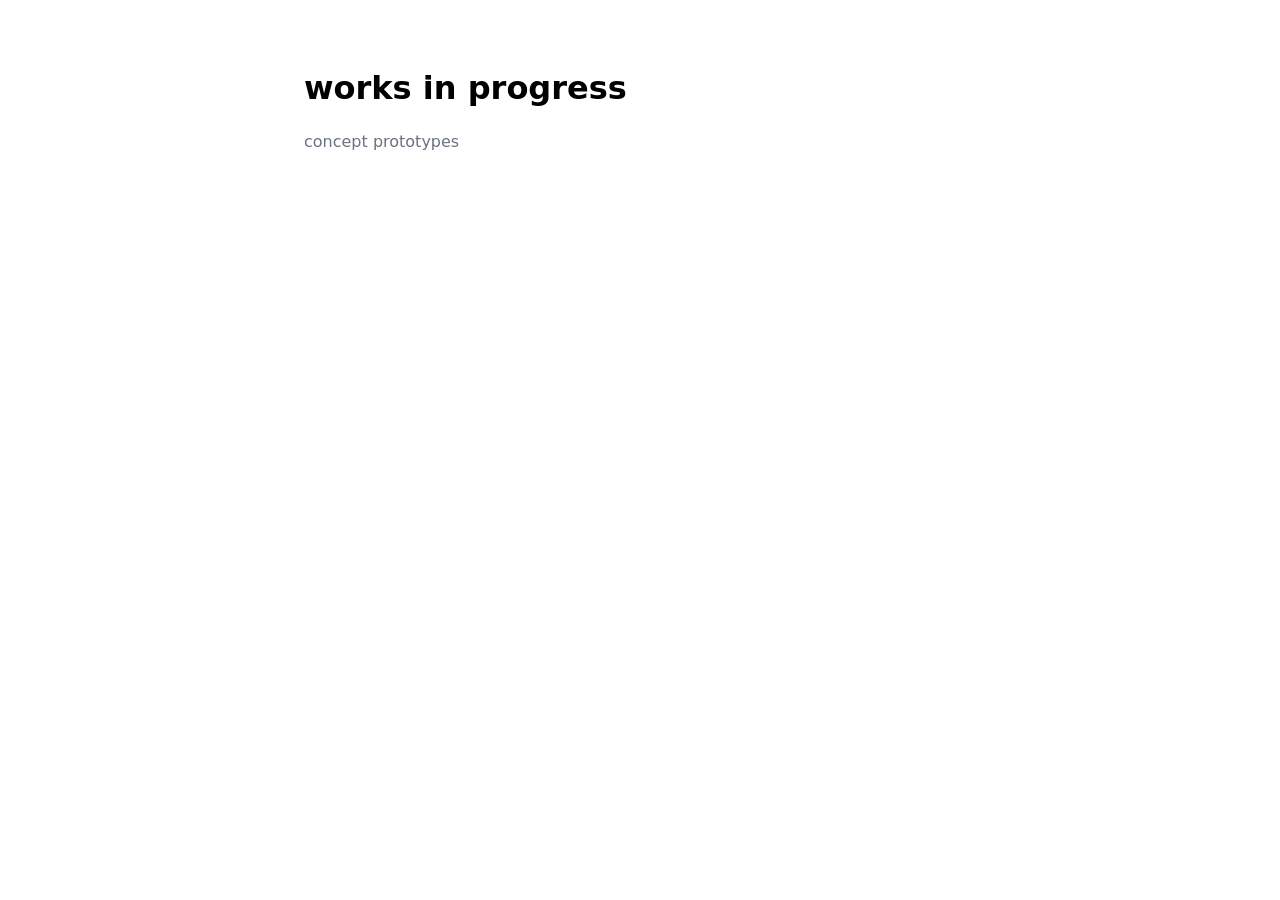
==== index.html @ a402e341 "Initial commit Co-Authored-By: Claude Opus 4.7 (1M context) <noreply@anthropic.com>" ====
<!doctype html>
<html lang="en">
  <head>
    <meta charset="utf-8" />
    <meta name="viewport" content="width=device-width, initial-scale=1" />
    <title>works in progress — concepts</title>
    <style>
      :root { color-scheme: light dark; }
      body {
        font-family: ui-sans-serif, system-ui, -apple-system, sans-serif;
        max-width: 42rem;
        margin: 4rem auto;
        padding: 0 1.25rem;
        line-height: 1.55;
      }
      h1 { margin-bottom: 0.25rem; }
      .muted { color: #6b7280; }
      ul { padding-left: 1.1rem; }
    </style>
  </head>
  <body>
    <h1>works in progress</h1>
    <p class="muted">concept prototypes</p>
    <ul>
      <!-- prototypes will be linked here -->
    </ul>
  </body>
</html>
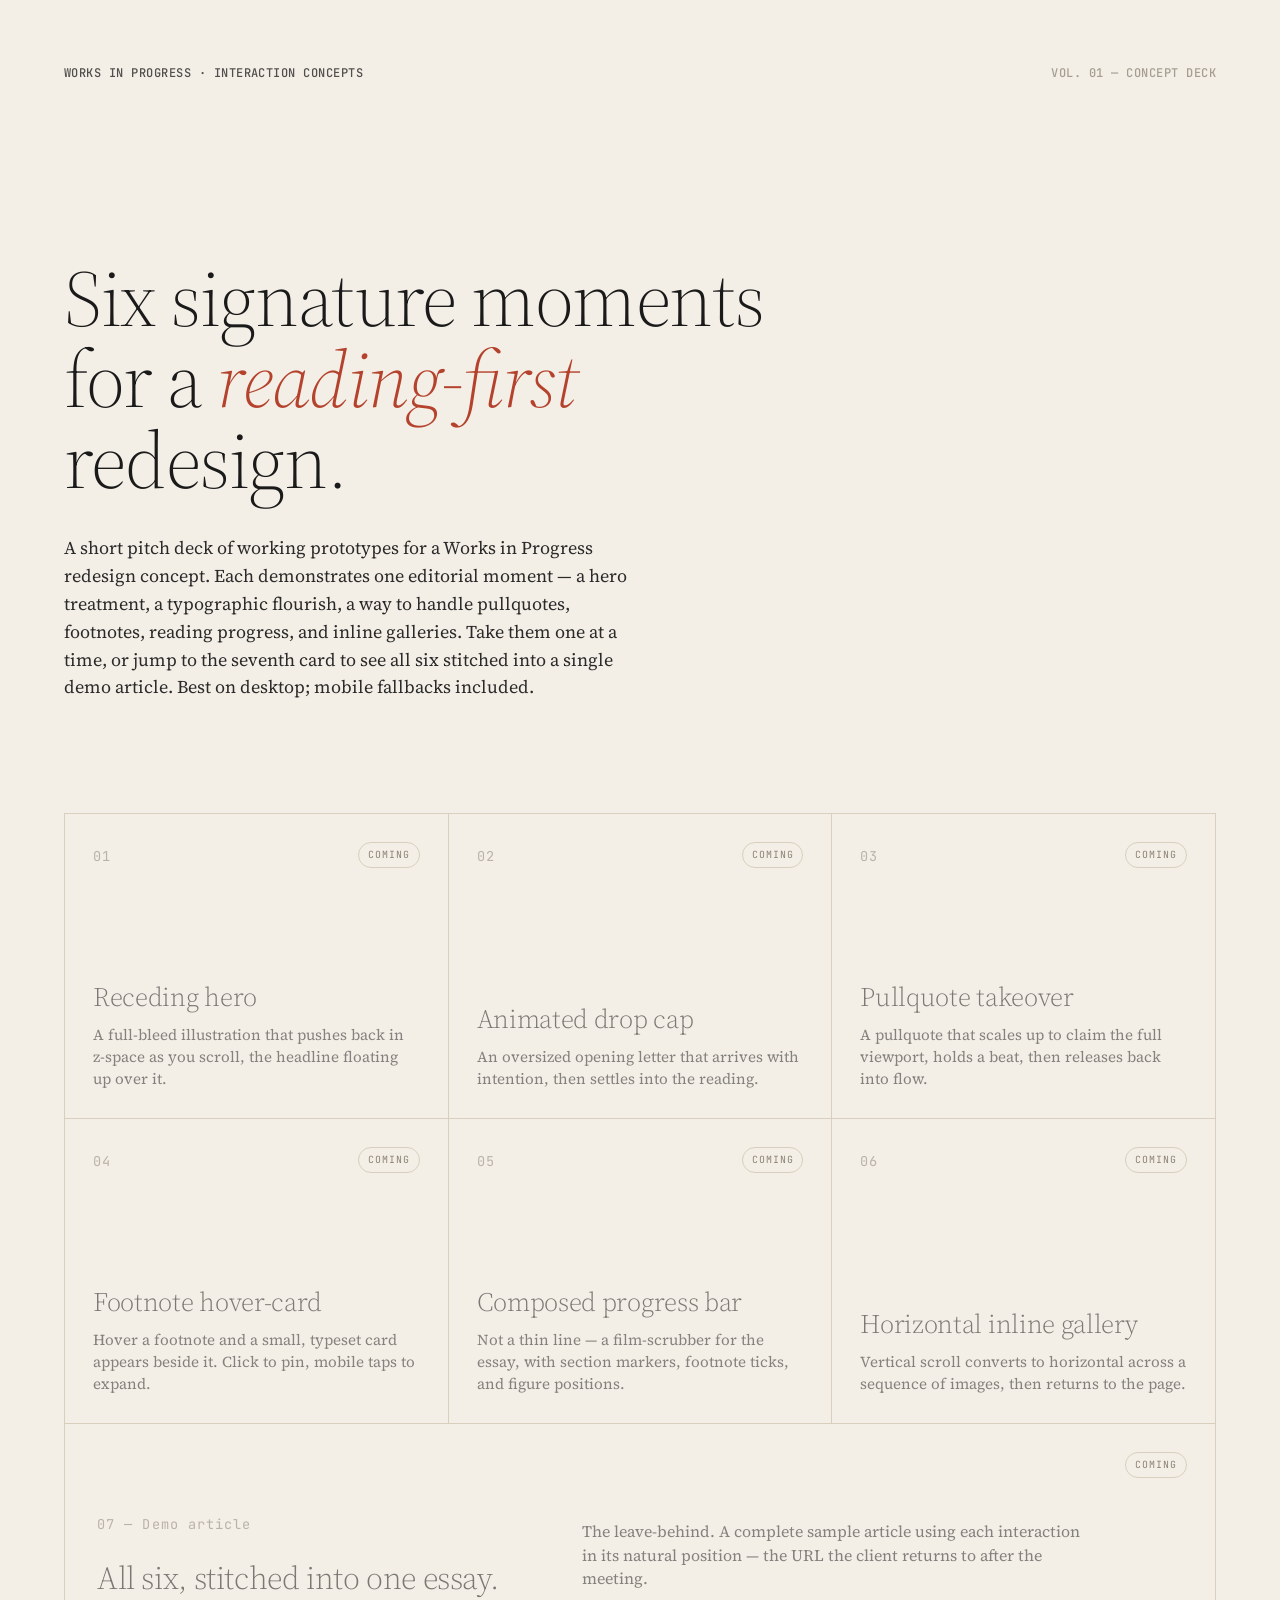
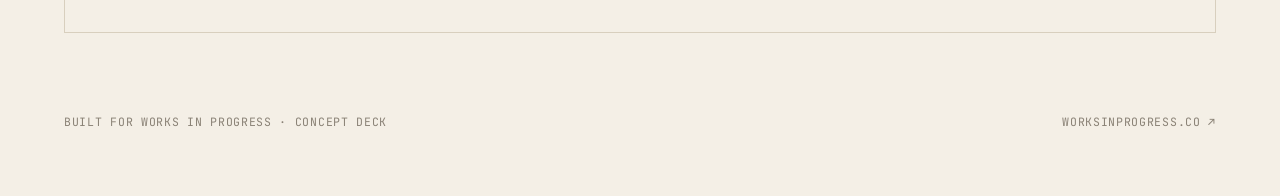
==== commit 454d0331: "Session 0: project scaffold - CLAUDE.md with conventions + WiP client context - shared/base.css (tok" ====
--- a/index.html
+++ b/index.html
@@ -3,26 +3,292 @@
   <head>
     <meta charset="utf-8" />
     <meta name="viewport" content="width=device-width, initial-scale=1" />
-    <title>works in progress — concepts</title>
+    <title>Works in Progress — Interaction concepts</title>
+    <meta
+      name="description"
+      content="Six signature interaction concepts for a Works in Progress redesign — a reading-first treatment of editorial moments."
+    />
+    <link rel="stylesheet" href="shared/base.css" />
     <style>
-      :root { color-scheme: light dark; }
-      body {
-        font-family: ui-sans-serif, system-ui, -apple-system, sans-serif;
-        max-width: 42rem;
-        margin: 4rem auto;
-        padding: 0 1.25rem;
+      /* index-only styles — the index is itself a designed artifact */
+      body { background: var(--paper); }
+
+      .page {
+        max-width: 78rem;
+        margin: 0 auto;
+        padding: clamp(2rem, 5vw, 4rem) var(--gutter) 4rem;
+      }
+
+      .topline {
+        display: flex;
+        justify-content: space-between;
+        align-items: baseline;
+        margin-bottom: clamp(5rem, 14vw, 11rem);
+      }
+      .topline .kicker { color: var(--ink); opacity: 0.75; }
+      .topline .issue { color: var(--muted); }
+
+      .lede {
+        max-width: 44rem;
+        margin-bottom: clamp(4rem, 9vw, 7rem);
+      }
+      .lede h1 {
+        font-size: clamp(2.75rem, 6.2vw, 5.25rem);
+        font-weight: 300;
+        line-height: 1.02;
+        letter-spacing: -0.018em;
+        margin: 0 0 2rem;
+      }
+      .lede h1 em {
+        font-style: italic;
+        font-weight: 300;
+        color: var(--accent);
+      }
+      .lede p {
+        font-size: 1.125rem;
         line-height: 1.55;
-      }
-      h1 { margin-bottom: 0.25rem; }
-      .muted { color: #6b7280; }
-      ul { padding-left: 1.1rem; }
+        max-width: 36rem;
+        color: var(--ink-soft);
+      }
+
+      /* card grid */
+      .grid {
+        display: grid;
+        grid-template-columns: repeat(3, 1fr);
+        gap: 1px;
+        background: var(--rule);
+        border: 1px solid var(--rule);
+      }
+      .grid > * { background: var(--paper); }
+
+      .card {
+        position: relative;
+        display: flex;
+        flex-direction: column;
+        padding: 2rem 1.75rem 1.75rem;
+        min-height: 19rem;
+        color: inherit;
+        border-bottom: none;
+        transition: background 220ms ease, transform 320ms cubic-bezier(.2,.7,.2,1);
+        text-decoration: none;
+      }
+      .card:hover {
+        background: var(--paper-deep);
+        color: inherit;
+        border-bottom: none;
+      }
+      .card:hover .card-title { color: var(--accent); }
+      .card:hover .card-title::after { transform: scaleX(1); }
+
+      .card .num {
+        font-family: var(--mono);
+        font-size: 0.85rem;
+        letter-spacing: 0.08em;
+        color: var(--muted);
+        margin-bottom: auto;
+      }
+      .card-title {
+        position: relative;
+        font-family: var(--serif);
+        font-weight: 300;
+        font-size: 1.65rem;
+        line-height: 1.1;
+        letter-spacing: -0.012em;
+        margin: 4rem 0 0.75rem;
+        transition: color 220ms ease;
+      }
+      .card-title::after {
+        content: "";
+        position: absolute;
+        left: 0; bottom: -4px;
+        width: 2.25rem; height: 1px;
+        background: currentColor;
+        transform: scaleX(0);
+        transform-origin: left center;
+        transition: transform 320ms cubic-bezier(.2,.7,.2,1);
+      }
+      .card-caption {
+        font-size: 0.95rem;
+        line-height: 1.45;
+        color: var(--ink-soft);
+        max-width: 22rem;
+        margin: 0;
+      }
+      .card-status {
+        position: absolute;
+        top: 1.75rem;
+        right: 1.75rem;
+        font-family: var(--mono);
+        font-size: 0.62rem;
+        letter-spacing: 0.1em;
+        text-transform: uppercase;
+        color: var(--muted);
+        padding: 0.25rem 0.55rem;
+        border: 1px solid var(--rule);
+        border-radius: 999px;
+      }
+      .card-status[data-state="ready"] {
+        color: var(--accent);
+        border-color: var(--accent);
+      }
+      .card[aria-disabled="true"] {
+        cursor: not-allowed;
+      }
+      .card[aria-disabled="true"]:hover {
+        background: var(--paper);
+        transform: none;
+      }
+      .card[aria-disabled="true"]:hover .card-title { color: inherit; }
+      .card[aria-disabled="true"]:hover .card-title::after { transform: scaleX(0); }
+      .card[aria-disabled="true"] .num,
+      .card[aria-disabled="true"] .card-title,
+      .card[aria-disabled="true"] .card-caption {
+        opacity: 0.55;
+      }
+
+      /* the wide 07 card */
+      .card-wide {
+        grid-column: 1 / -1;
+        min-height: 13rem;
+        padding: 2.25rem 2rem;
+        display: grid;
+        grid-template-columns: minmax(0, 0.85fr) minmax(0, 1.15fr);
+        gap: 2.5rem;
+        align-items: end;
+      }
+      .card-wide .card-title { font-size: 2rem; margin: 1.5rem 0 0; }
+      .card-wide .num { margin-bottom: 0; }
+      .card-wide .card-caption {
+        max-width: 32rem;
+        font-size: 1rem;
+        align-self: end;
+        padding-bottom: 0.4rem;
+      }
+
+      /* footer */
+      .footer {
+        margin-top: 5rem;
+        display: flex;
+        justify-content: space-between;
+        gap: 1rem;
+        flex-wrap: wrap;
+        font-family: var(--mono);
+        font-size: 0.72rem;
+        letter-spacing: 0.06em;
+        text-transform: uppercase;
+        color: var(--muted);
+      }
+      .footer a { border-bottom: none; color: inherit; }
+      .footer a:hover { color: var(--accent); }
+
+      /* mobile */
+      @media (max-width: 880px) {
+        .grid { grid-template-columns: repeat(2, 1fr); }
+      }
+      @media (max-width: 560px) {
+        .grid { grid-template-columns: 1fr; }
+        .card-wide { grid-template-columns: 1fr; gap: 1rem; }
+        .card-wide .card-caption { padding-bottom: 0; }
+        .topline { margin-bottom: 3rem; }
+      }
     </style>
   </head>
   <body>
-    <h1>works in progress</h1>
-    <p class="muted">concept prototypes</p>
-    <ul>
-      <!-- prototypes will be linked here -->
-    </ul>
+    <main class="page">
+      <header class="topline">
+        <span class="kicker">Works in Progress · Interaction concepts</span>
+        <span class="kicker issue">Vol. 01 — Concept deck</span>
+      </header>
+
+      <section class="lede">
+        <h1>Six signature moments<br />for a <em>reading-first</em> redesign.</h1>
+        <p>
+          A short pitch deck of working prototypes for a Works in Progress redesign concept.
+          Each demonstrates one editorial moment — a hero treatment, a typographic flourish,
+          a way to handle pullquotes, footnotes, reading progress, and inline galleries.
+          Take them one at a time, or jump to the seventh card to see all six stitched into
+          a single demo article. Best on desktop; mobile fallbacks included.
+        </p>
+      </section>
+
+      <nav class="grid" aria-label="Prototypes">
+        <a class="card" href="01-receding-hero/index.html" aria-disabled="true" onclick="event.preventDefault()">
+          <span class="num">01</span>
+          <span class="card-status" data-state="coming">Coming</span>
+          <h2 class="card-title">Receding hero</h2>
+          <p class="card-caption">
+            A full-bleed illustration that pushes back in z-space as you scroll, the headline
+            floating up over it.
+          </p>
+        </a>
+
+        <a class="card" href="02-animated-dropcap/index.html" aria-disabled="true" onclick="event.preventDefault()">
+          <span class="num">02</span>
+          <span class="card-status" data-state="coming">Coming</span>
+          <h2 class="card-title">Animated drop cap</h2>
+          <p class="card-caption">
+            An oversized opening letter that arrives with intention, then settles into the
+            reading.
+          </p>
+        </a>
+
+        <a class="card" href="03-pullquote-takeover/index.html" aria-disabled="true" onclick="event.preventDefault()">
+          <span class="num">03</span>
+          <span class="card-status" data-state="coming">Coming</span>
+          <h2 class="card-title">Pullquote takeover</h2>
+          <p class="card-caption">
+            A pullquote that scales up to claim the full viewport, holds a beat, then releases
+            back into flow.
+          </p>
+        </a>
+
+        <a class="card" href="04-footnote-hovercard/index.html" aria-disabled="true" onclick="event.preventDefault()">
+          <span class="num">04</span>
+          <span class="card-status" data-state="coming">Coming</span>
+          <h2 class="card-title">Footnote hover-card</h2>
+          <p class="card-caption">
+            Hover a footnote and a small, typeset card appears beside it. Click to pin, mobile
+            taps to expand.
+          </p>
+        </a>
+
+        <a class="card" href="05-composed-progress-bar/index.html" aria-disabled="true" onclick="event.preventDefault()">
+          <span class="num">05</span>
+          <span class="card-status" data-state="coming">Coming</span>
+          <h2 class="card-title">Composed progress bar</h2>
+          <p class="card-caption">
+            Not a thin line — a film-scrubber for the essay, with section markers, footnote
+            ticks, and figure positions.
+          </p>
+        </a>
+
+        <a class="card" href="06-horizontal-gallery/index.html" aria-disabled="true" onclick="event.preventDefault()">
+          <span class="num">06</span>
+          <span class="card-status" data-state="coming">Coming</span>
+          <h2 class="card-title">Horizontal inline gallery</h2>
+          <p class="card-caption">
+            Vertical scroll converts to horizontal across a sequence of images, then returns to
+            the page.
+          </p>
+        </a>
+
+        <a class="card card-wide" href="07-demo-article/index.html" aria-disabled="true" onclick="event.preventDefault()">
+          <div>
+            <span class="num">07 — Demo article</span>
+            <span class="card-status" data-state="coming">Coming</span>
+            <h2 class="card-title">All six, stitched into one essay.</h2>
+          </div>
+          <p class="card-caption">
+            The leave-behind. A complete sample article using each interaction in its natural
+            position — the URL the client returns to after the meeting.
+          </p>
+        </a>
+      </nav>
+
+      <footer class="footer">
+        <span>Built for Works in Progress · concept deck</span>
+        <a href="https://worksinprogress.co" target="_blank" rel="noopener">worksinprogress.co ↗</a>
+      </footer>
+    </main>
   </body>
 </html>
--- a/shared/base.css
+++ b/shared/base.css
@@ -0,0 +1,125 @@
+/* shared/base.css — design tokens, type system, baseline grid
+ * Loaded by every page. Per-prototype overrides go in the prototype folder.
+ */
+
+@import url("https://fonts.googleapis.com/css2?family=Source+Serif+4:ital,opsz,wght@0,8..60,300..900;1,8..60,300..900&family=JetBrains+Mono:wght@400;500&display=swap");
+
+:root {
+  /* color */
+  --paper: #f4efe6;
+  --paper-deep: #ece5d6;
+  --ink: #1a1a1a;
+  --ink-soft: #2a2a2a;
+  --muted: #8a8276;
+  --rule: #d8cfbe;
+  --accent: #b4422d; /* warm red — default; prototypes override */
+
+  /* type */
+  --serif: "Source Serif 4", "Source Serif Pro", Georgia, "Times New Roman", serif;
+  --mono: "JetBrains Mono", ui-monospace, "SF Mono", Menlo, Consolas, monospace;
+
+  /* measure */
+  --measure: 38rem;        /* ~680px reading column */
+  --measure-wide: 56rem;
+  --gutter: clamp(1.25rem, 4vw, 3rem);
+
+  /* baseline */
+  --baseline: 1.6;
+}
+
+*, *::before, *::after { box-sizing: border-box; }
+
+html {
+  background: var(--paper);
+  color: var(--ink);
+  -webkit-font-smoothing: antialiased;
+  -moz-osx-font-smoothing: grayscale;
+  text-rendering: optimizeLegibility;
+}
+
+body {
+  margin: 0;
+  font-family: var(--serif);
+  font-weight: 400;
+  font-size: 1.0625rem;
+  line-height: var(--baseline);
+  font-feature-settings: "kern", "liga", "onum";
+}
+
+img, svg, video { max-width: 100%; display: block; height: auto; }
+
+a {
+  color: inherit;
+  text-decoration: none;
+  border-bottom: 1px solid currentColor;
+  transition: color 180ms ease, border-color 180ms ease;
+}
+a:hover { color: var(--accent); border-color: var(--accent); }
+
+/* type roles */
+.kicker, .mono, .meta {
+  font-family: var(--mono);
+  font-size: 0.75rem;
+  letter-spacing: 0.04em;
+  text-transform: uppercase;
+  color: var(--muted);
+  font-weight: 500;
+}
+
+.display {
+  font-family: var(--serif);
+  font-weight: 300;
+  font-style: normal;
+  letter-spacing: -0.012em;
+  line-height: 1.04;
+}
+
+h1, h2, h3, h4 { font-family: var(--serif); font-weight: 400; letter-spacing: -0.008em; }
+h1 { font-size: clamp(2.5rem, 6vw, 4.5rem); line-height: 1.04; font-weight: 300; }
+h2 { font-size: clamp(1.5rem, 2.4vw, 2rem); line-height: 1.2; margin: 2.5rem 0 1rem; }
+h3 { font-size: 1.25rem; line-height: 1.3; margin: 2rem 0 0.5rem; }
+
+p { margin: 0 0 1.1em; }
+p + p { text-indent: 1.25em; }
+p.lede, p:first-of-type { text-indent: 0; }
+
+::selection { background: var(--ink); color: var(--paper); }
+
+/* utility */
+.wrap { max-width: var(--measure-wide); margin: 0 auto; padding: 0 var(--gutter); }
+.measure { max-width: var(--measure); margin: 0 auto; padding: 0 var(--gutter); }
+.rule { border: 0; border-top: 1px solid var(--rule); margin: 3rem 0; }
+
+/* article shell (used by prototypes 01–07) */
+.article {
+  max-width: var(--measure);
+  margin: 0 auto;
+  padding: 0 var(--gutter);
+}
+.article h2 { margin-top: 3rem; }
+.article figure { margin: 2.5rem 0; }
+.article figcaption {
+  font-family: var(--mono);
+  font-size: 0.75rem;
+  line-height: 1.5;
+  color: var(--muted);
+  margin-top: 0.75rem;
+  letter-spacing: 0.01em;
+  text-transform: none;
+}
+
+/* focus */
+:focus-visible {
+  outline: 2px solid var(--accent);
+  outline-offset: 3px;
+  border-radius: 1px;
+}
+
+/* reduced motion */
+@media (prefers-reduced-motion: reduce) {
+  *, *::before, *::after {
+    animation-duration: 0.01ms !important;
+    transition-duration: 0.01ms !important;
+    scroll-behavior: auto !important;
+  }
+}
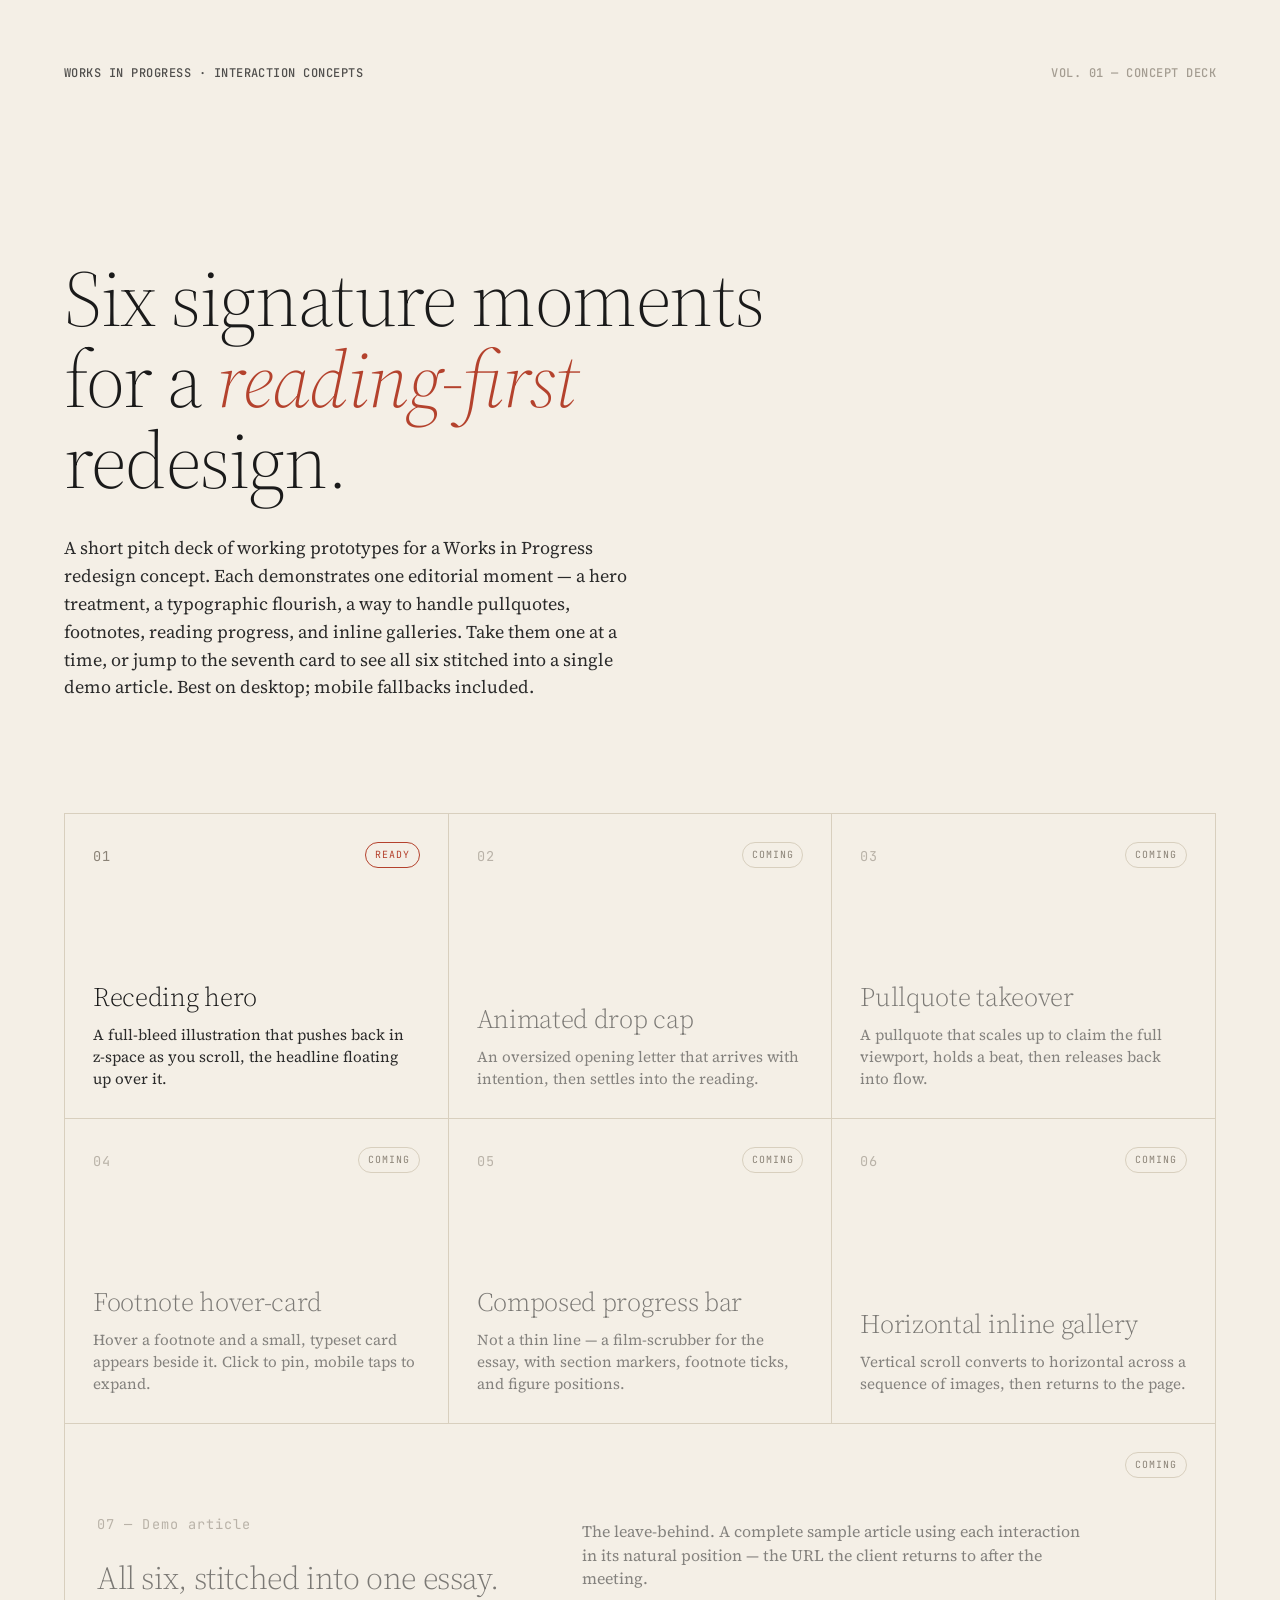
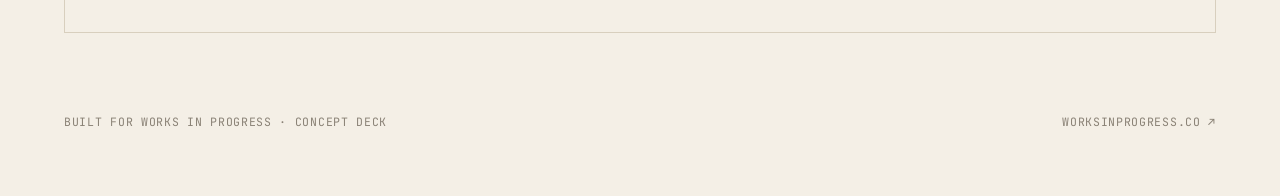
==== commit ee6565d2: "Prototype 01 — Receding hero Featured image full-bleed at the top of the article; on scroll it scale" ====
--- a/index.html
+++ b/index.html
@@ -212,9 +212,9 @@
       </section>
 
       <nav class="grid" aria-label="Prototypes">
-        <a class="card" href="01-receding-hero/index.html" aria-disabled="true" onclick="event.preventDefault()">
+        <a class="card" href="01-receding-hero/index.html">
           <span class="num">01</span>
-          <span class="card-status" data-state="coming">Coming</span>
+          <span class="card-status" data-state="ready">Ready</span>
           <h2 class="card-title">Receding hero</h2>
           <p class="card-caption">
             A full-bleed illustration that pushes back in z-space as you scroll, the headline
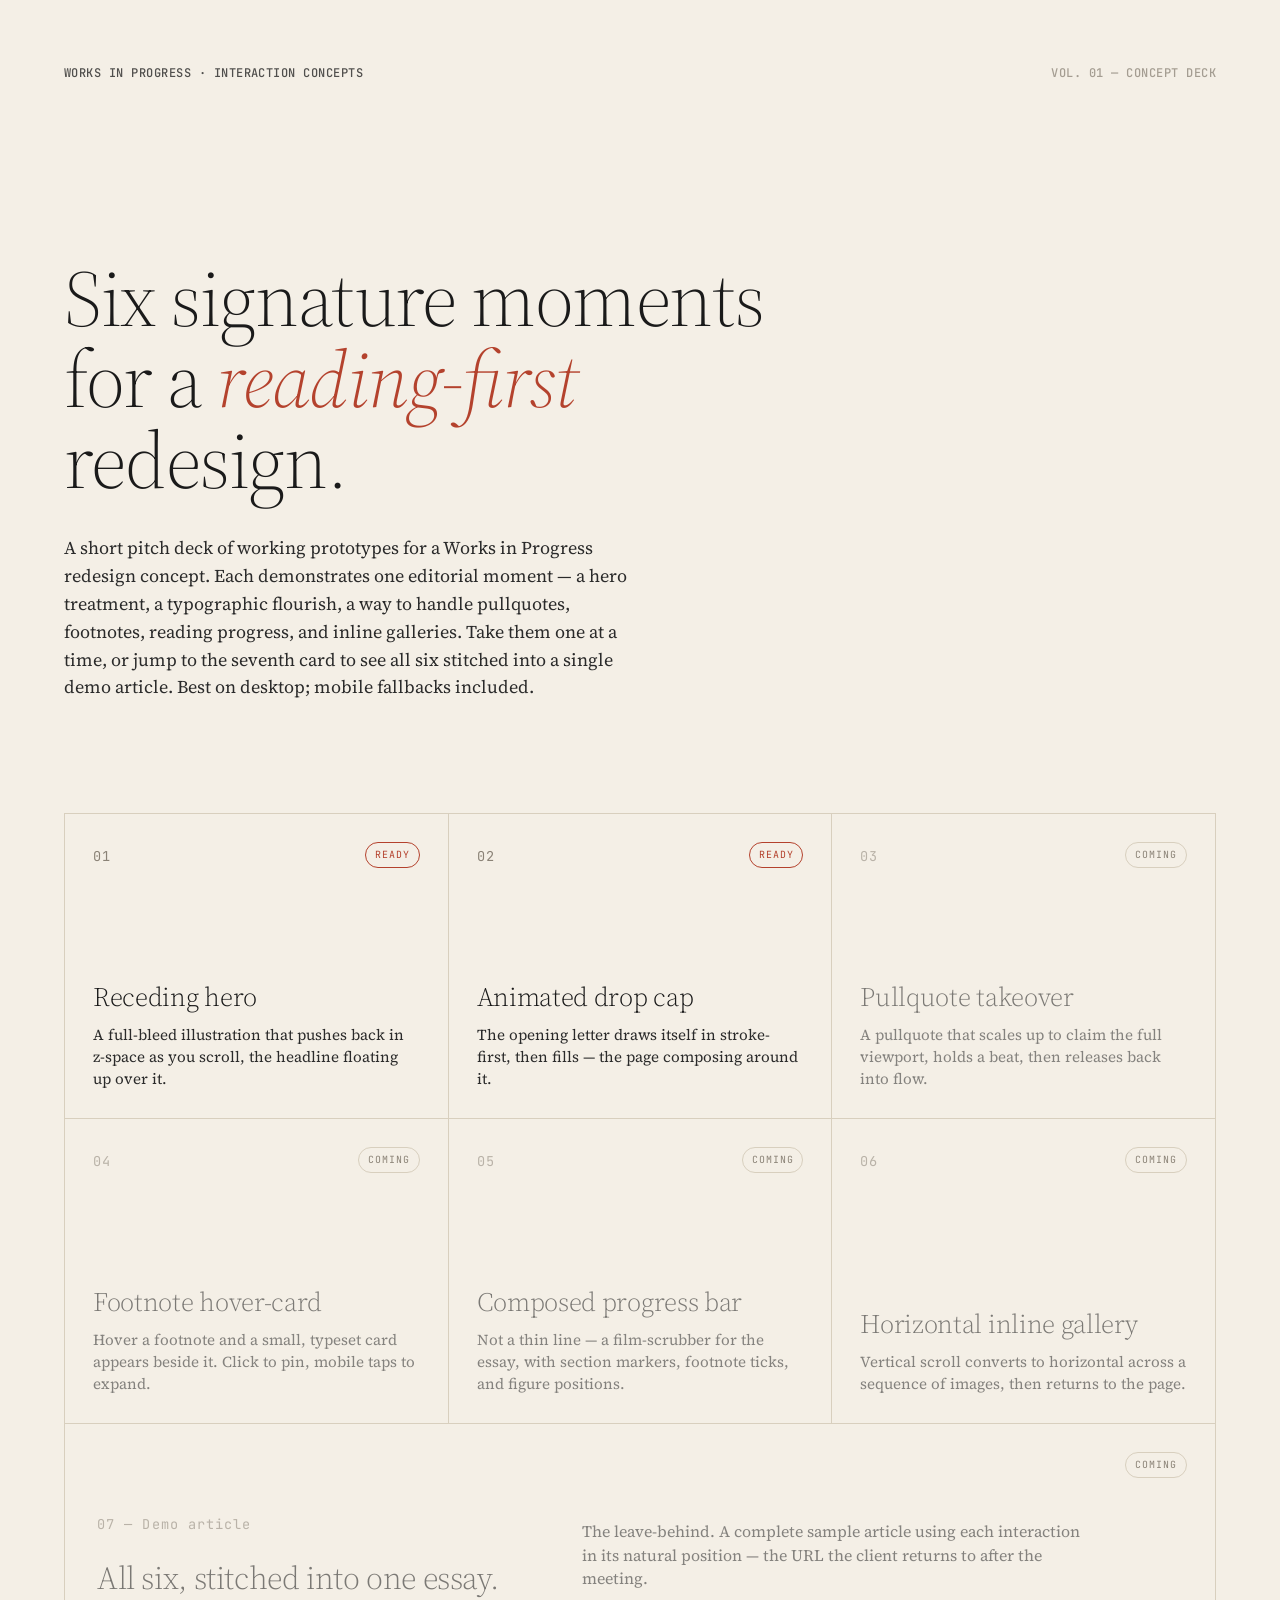
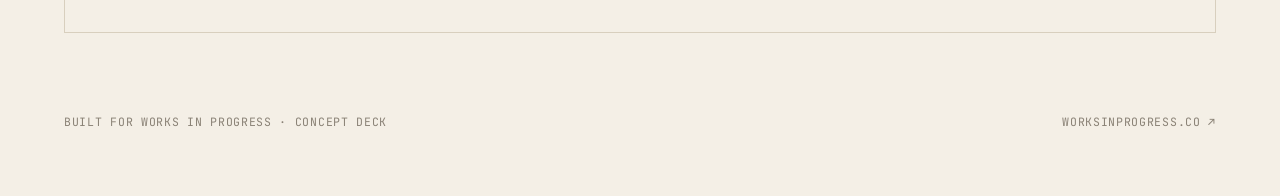
==== commit 34b78584: "Prototype 02 — Animated drop cap Stroke-draw drop cap on the lede's first letter, paired with a subt" ====
--- a/index.html
+++ b/index.html
@@ -222,13 +222,13 @@
           </p>
         </a>
 
-        <a class="card" href="02-animated-dropcap/index.html" aria-disabled="true" onclick="event.preventDefault()">
+        <a class="card" href="02-animated-dropcap/index.html">
           <span class="num">02</span>
-          <span class="card-status" data-state="coming">Coming</span>
+          <span class="card-status" data-state="ready">Ready</span>
           <h2 class="card-title">Animated drop cap</h2>
           <p class="card-caption">
-            An oversized opening letter that arrives with intention, then settles into the
-            reading.
+            The opening letter draws itself in stroke-first, then fills — the page composing
+            around it.
           </p>
         </a>
 
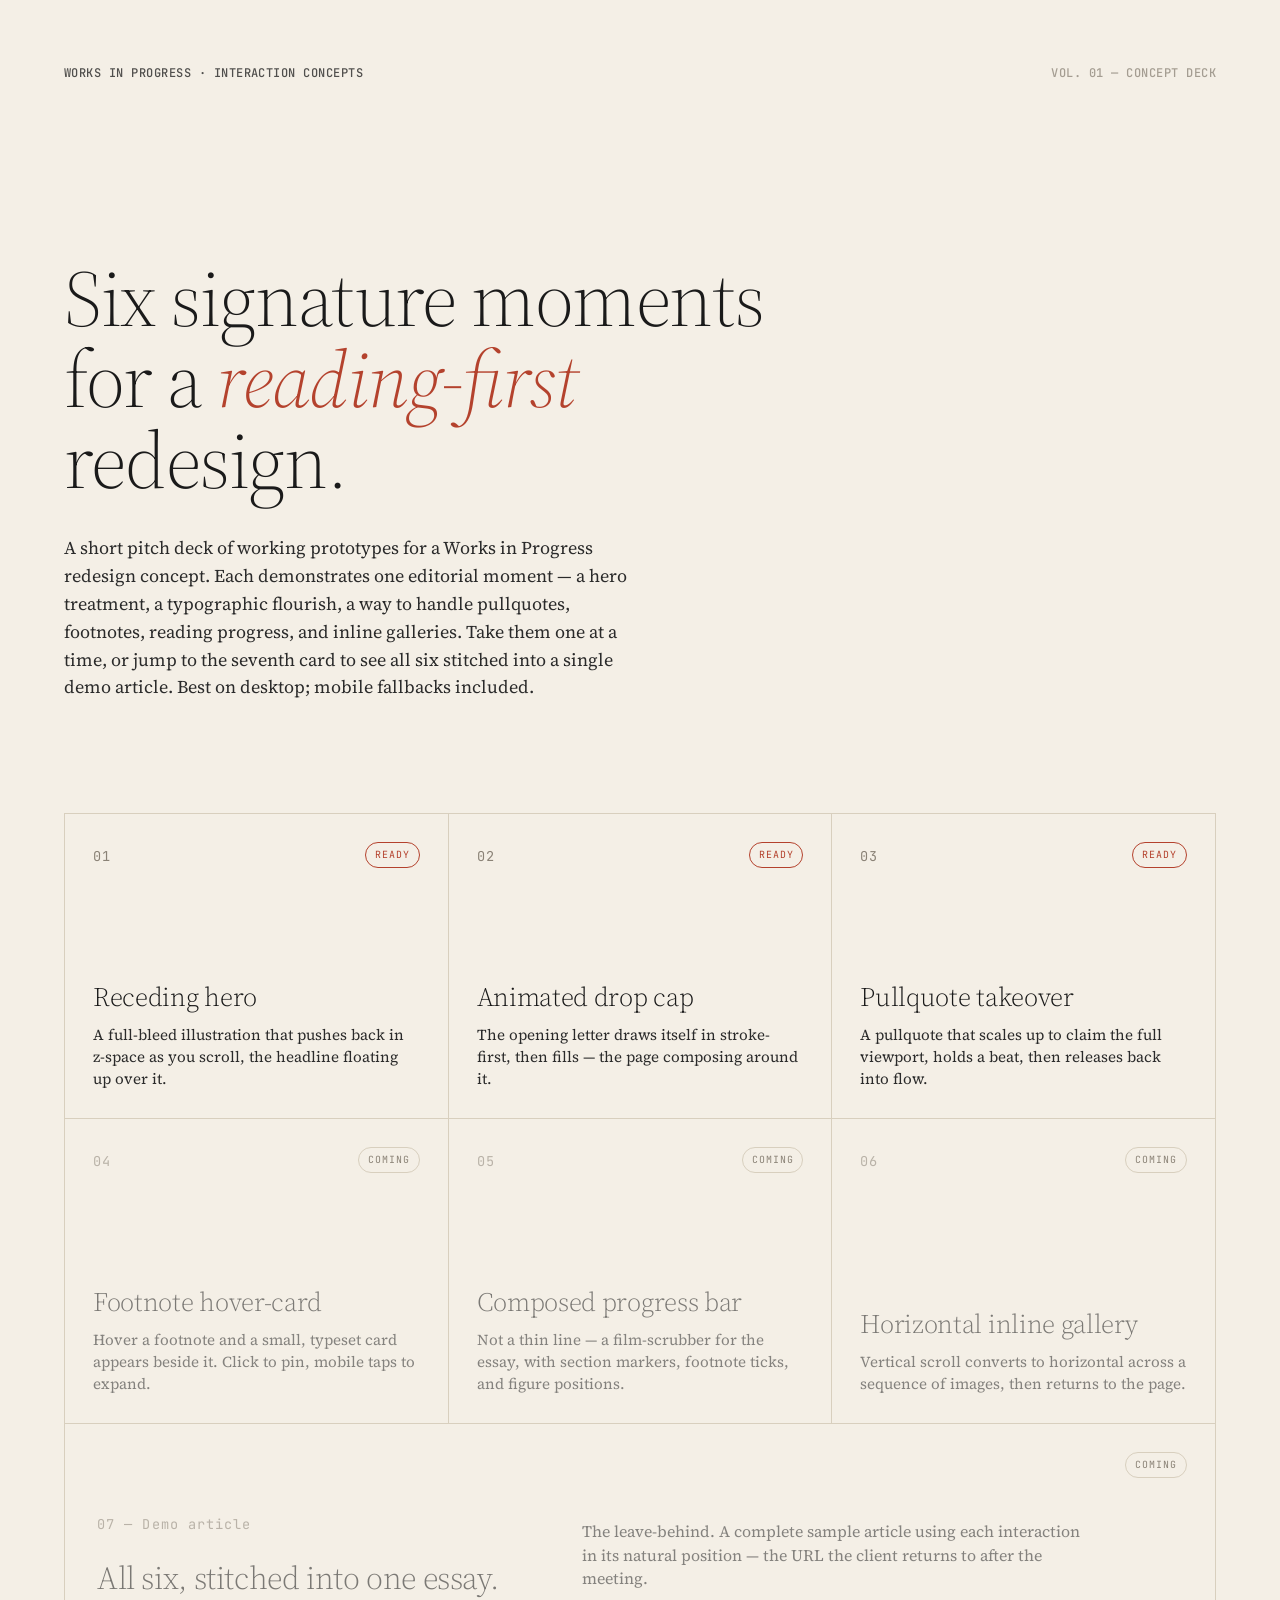
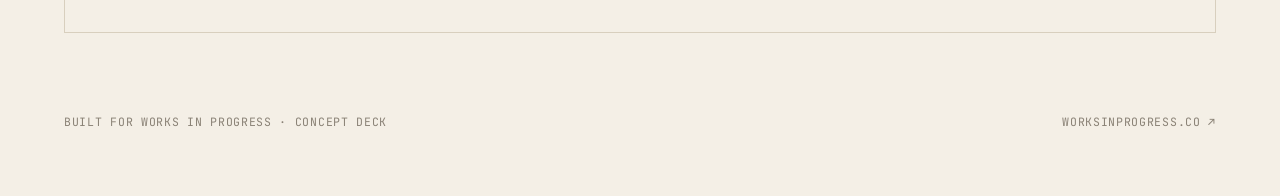
==== commit 63df82a6: "Prototype 03 — Pullquote takeover Layered editorial pullquote that pins in flow between paragraphs a" ====
--- a/index.html
+++ b/index.html
@@ -232,9 +232,9 @@
           </p>
         </a>
 
-        <a class="card" href="03-pullquote-takeover/index.html" aria-disabled="true" onclick="event.preventDefault()">
+        <a class="card" href="03-pullquote-takeover/index.html">
           <span class="num">03</span>
-          <span class="card-status" data-state="coming">Coming</span>
+          <span class="card-status" data-state="ready">Ready</span>
           <h2 class="card-title">Pullquote takeover</h2>
           <p class="card-caption">
             A pullquote that scales up to claim the full viewport, holds a beat, then releases
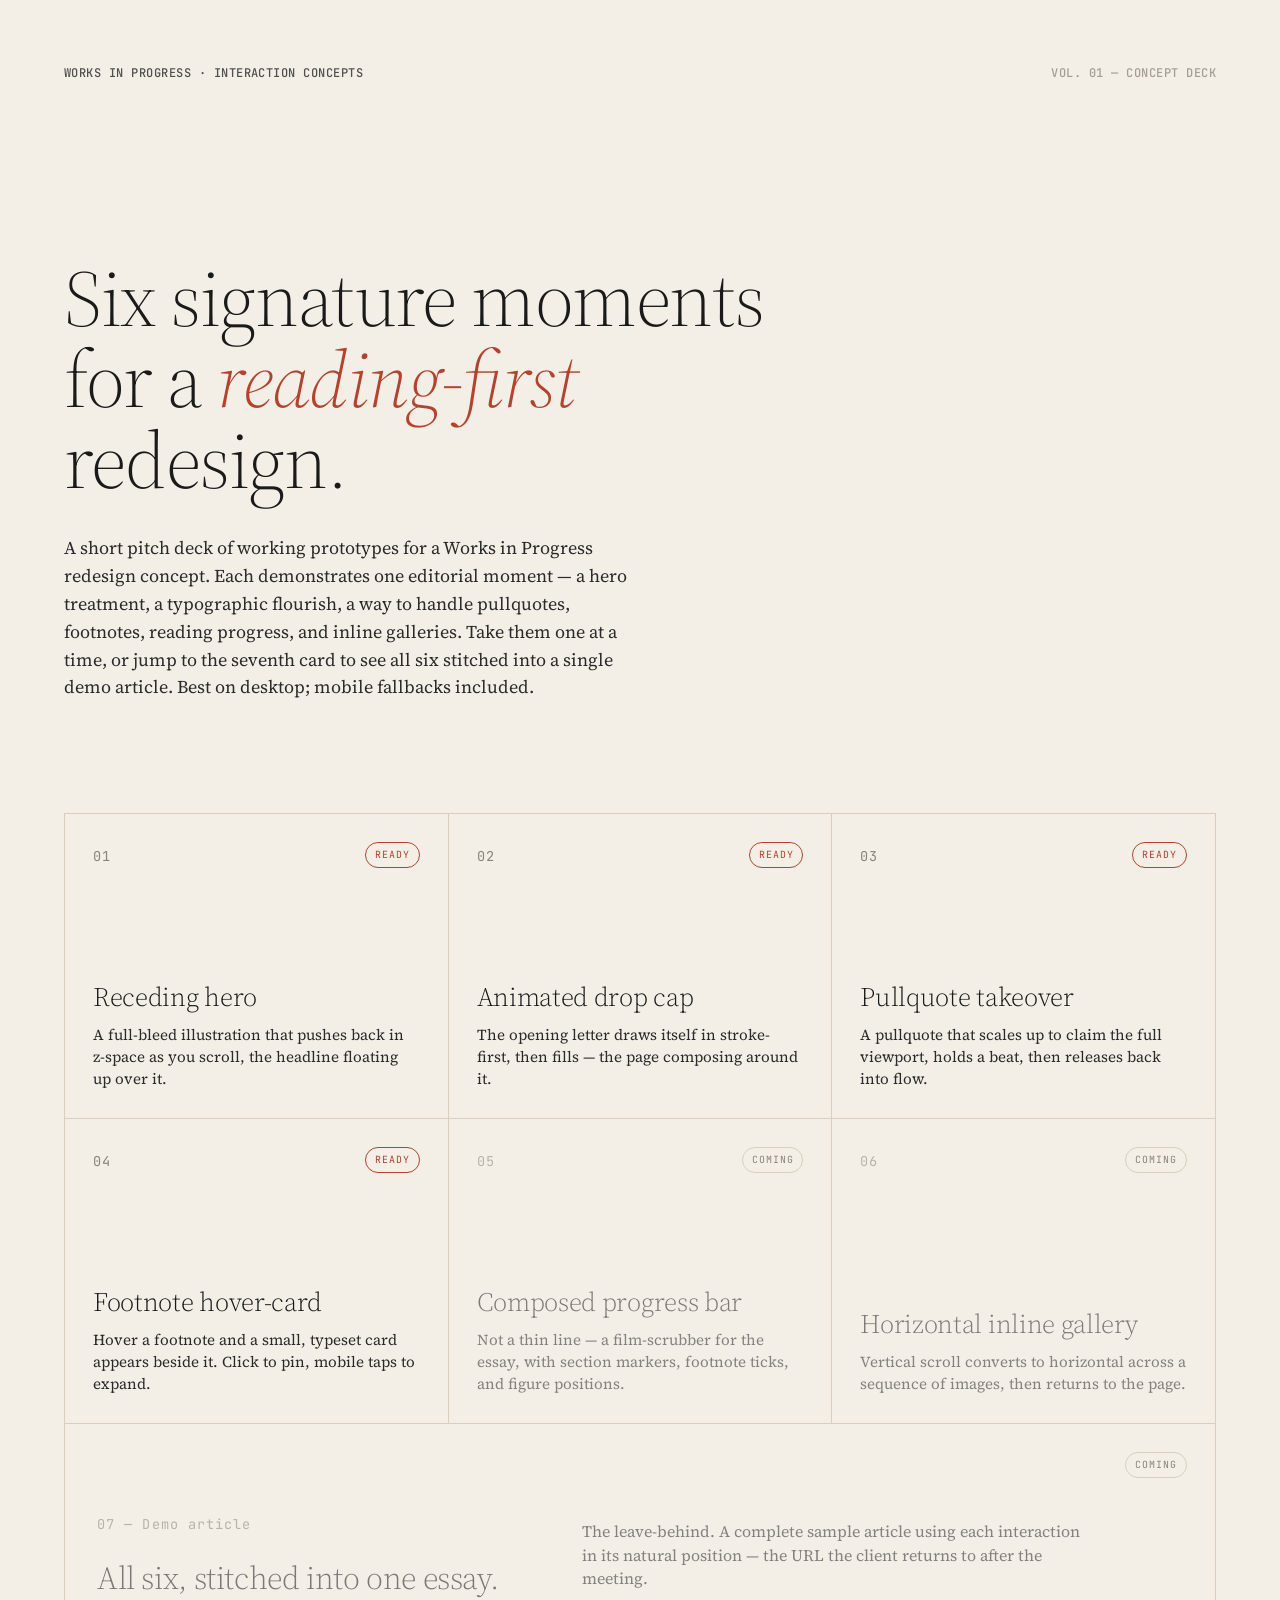
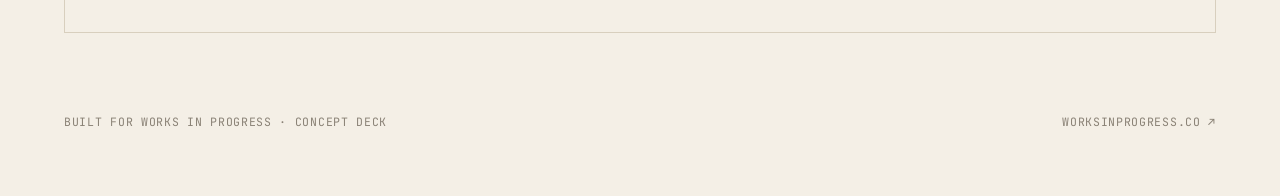
==== commit 013ec0cb: "Prototype 04 — Footnote hover-card Three variants for surfacing footnotes: floating card with hover/" ====
--- a/index.html
+++ b/index.html
@@ -242,9 +242,9 @@
           </p>
         </a>
 
-        <a class="card" href="04-footnote-hovercard/index.html" aria-disabled="true" onclick="event.preventDefault()">
+        <a class="card" href="04-footnote-hovercard/index.html">
           <span class="num">04</span>
-          <span class="card-status" data-state="coming">Coming</span>
+          <span class="card-status" data-state="ready">Ready</span>
           <h2 class="card-title">Footnote hover-card</h2>
           <p class="card-caption">
             Hover a footnote and a small, typeset card appears beside it. Click to pin, mobile
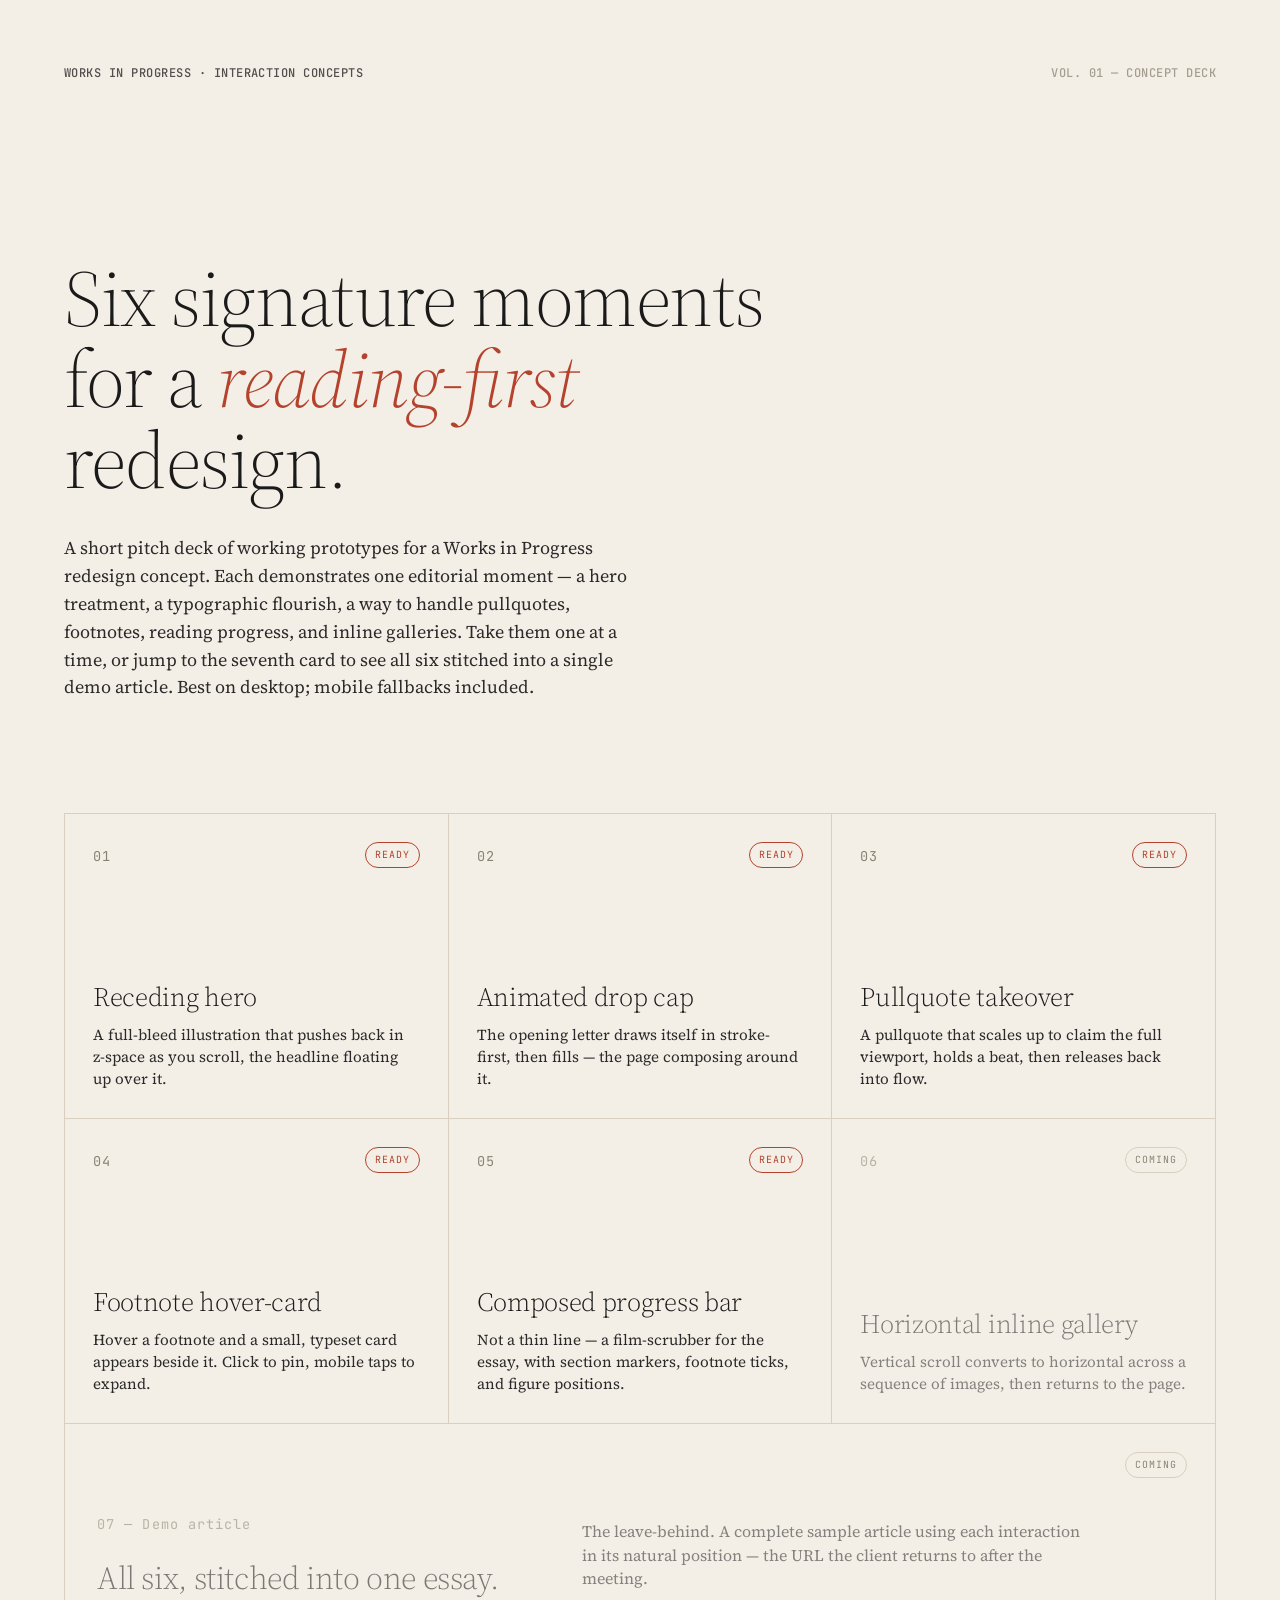
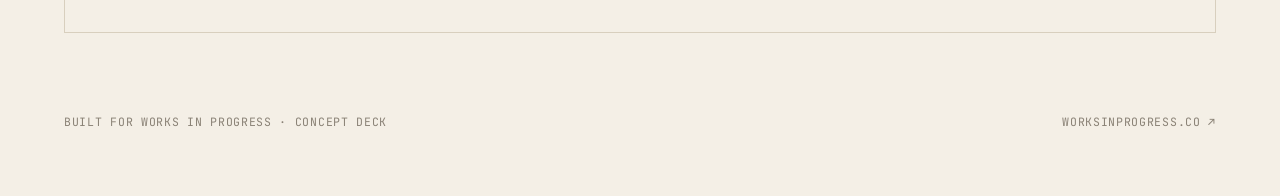
==== commit 26a27647: "Prototype 05 — Composed progress bar Three-variant reading progress indicator: vertical rail (A), ho" ====
--- a/index.html
+++ b/index.html
@@ -252,9 +252,9 @@
           </p>
         </a>
 
-        <a class="card" href="05-composed-progress-bar/index.html" aria-disabled="true" onclick="event.preventDefault()">
+        <a class="card" href="05-composed-progress-bar/index.html">
           <span class="num">05</span>
-          <span class="card-status" data-state="coming">Coming</span>
+          <span class="card-status" data-state="ready">Ready</span>
           <h2 class="card-title">Composed progress bar</h2>
           <p class="card-caption">
             Not a thin line — a film-scrubber for the essay, with section markers, footnote
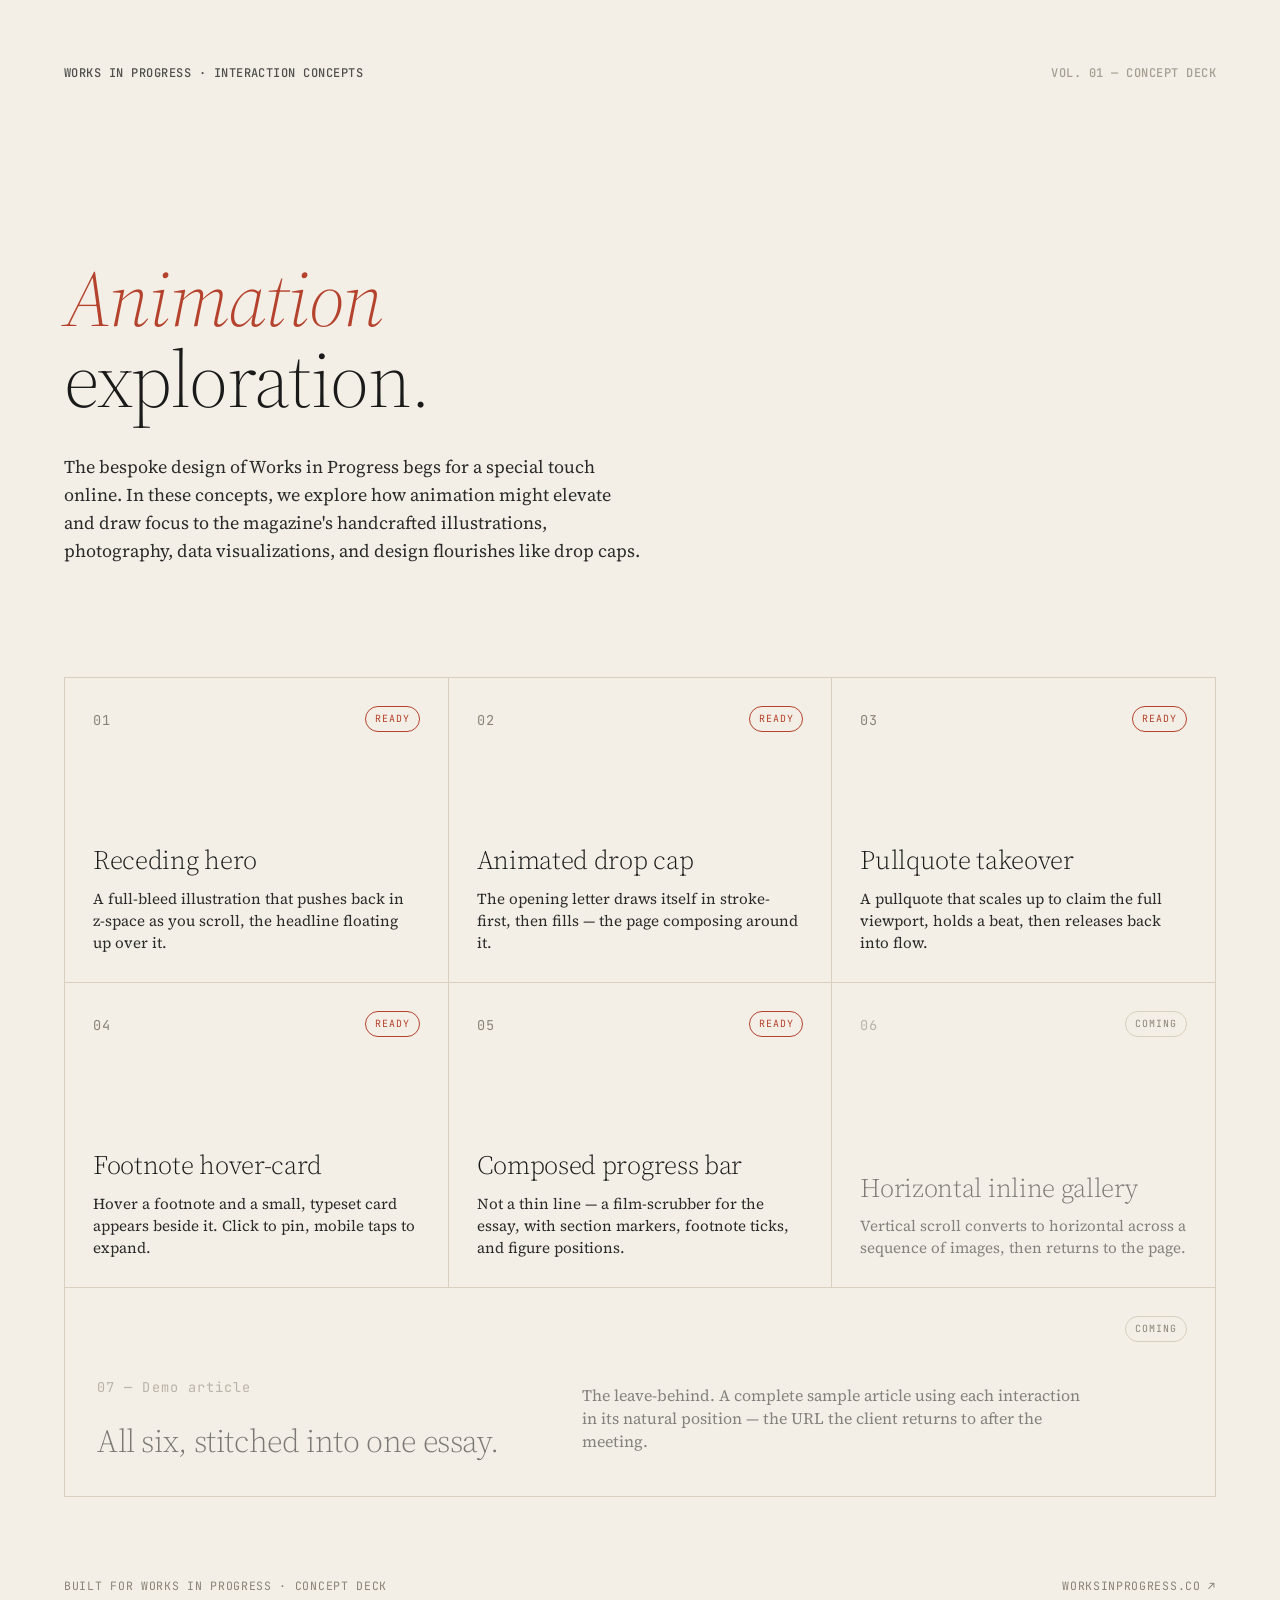
==== commit db428654: "Merge index cover copy update Co-Authored-By: Claude Opus 4.7 <noreply@anthropic.com>" ====
--- a/index.html
+++ b/index.html
@@ -201,13 +201,12 @@
       </header>
 
       <section class="lede">
-        <h1>Six signature moments<br />for a <em>reading-first</em> redesign.</h1>
+        <h1><em>Animation</em><br />exploration.</h1>
         <p>
-          A short pitch deck of working prototypes for a Works in Progress redesign concept.
-          Each demonstrates one editorial moment — a hero treatment, a typographic flourish,
-          a way to handle pullquotes, footnotes, reading progress, and inline galleries.
-          Take them one at a time, or jump to the seventh card to see all six stitched into
-          a single demo article. Best on desktop; mobile fallbacks included.
+          The bespoke design of Works in Progress begs for a special touch online. In these
+          concepts, we explore how animation might elevate and draw focus to the magazine's
+          handcrafted illustrations, photography, data visualizations, and design flourishes
+          like drop caps.
         </p>
       </section>
 
